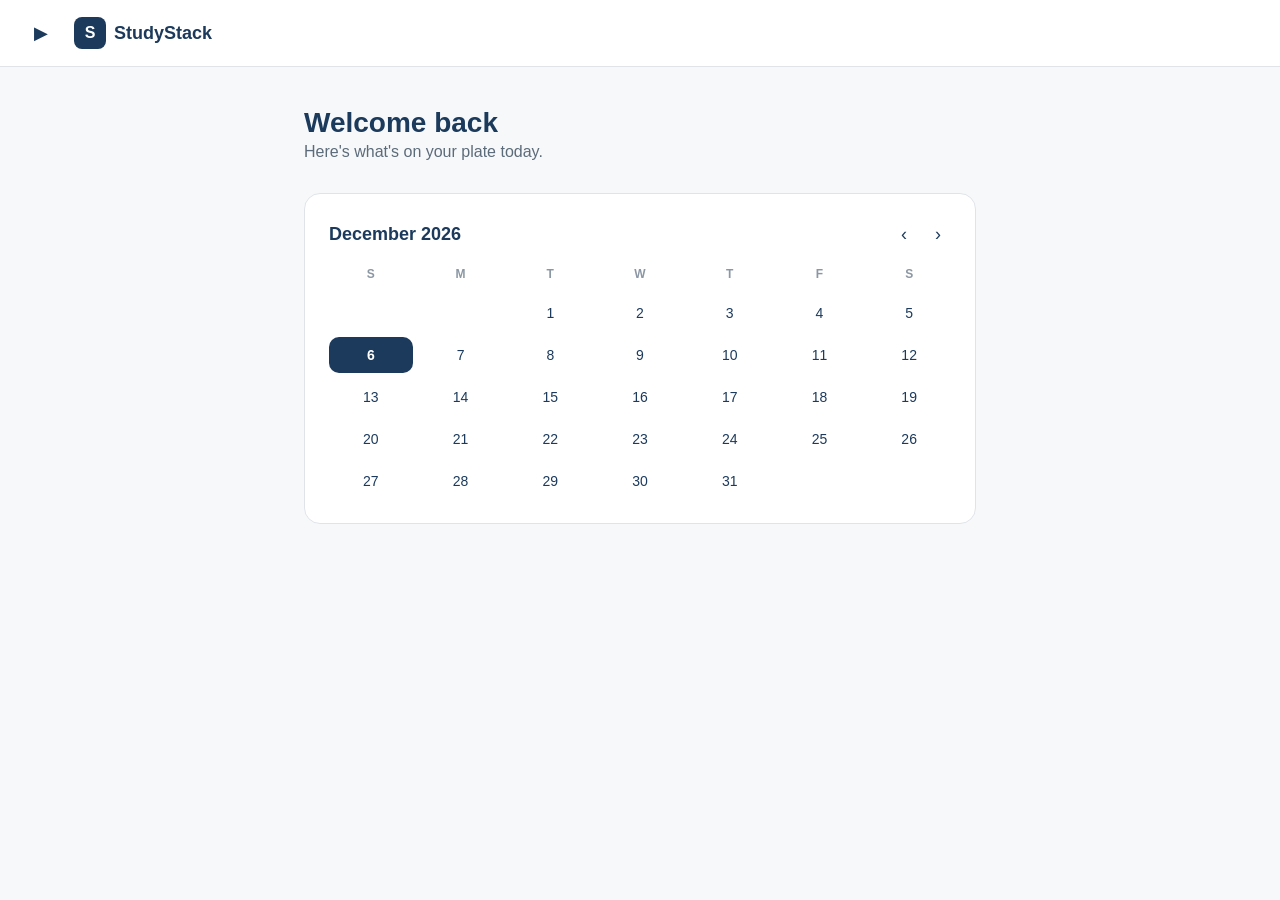
==== Landing/index.html @ f5a7edfe "Add class pages linked to landing page, with grade calculation utils and test suite" ====
<!DOCTYPE html>
<html lang="en">
<head>
  <meta charset="UTF-8">
  <meta name="viewport" content="width=device-width, initial-scale=1.0">
  <title>StudyStack</title>
  <link rel="stylesheet" href="styles.css">
</head>
<body>

  <!-- Top bar with logo and sidebar toggle -->
  <header class="topbar">
    <button id="sidebar-toggle" class="icon-btn" aria-label="Open menu">
      <span class="arrow">&#9654;</span>
    </button>
    <div class="logo">
      <a href="index.html" class="logo-link">
        <span class="logo-mark">S</span>
        <span class="logo-text">StudyStack</span>
      </a>
    </div>
  </header>

  <!-- Sidebar, hidden by default, slides in when arrow is clicked -->
  <nav id="sidebar" class="sidebar">
    <ul>
      <li><a href="index.html" class="active">Dashboard</a></li>
      <li><a href="classes.html">Classes</a></li>
      <li><a href="assignments.html">Assignments</a></li>
      <li><a href="grades.html">Grades</a></li>
      <li><a href="settings.html">Settings</a></li>
    </ul>
  </nav>

  <!-- Dark overlay behind sidebar when open -->
  <div id="overlay" class="overlay"></div>

  <!-- Main landing content -->
  <main class="main-content">
    <h1>Welcome back</h1>
    <p class="subtitle">Here's what's on your plate today.</p>

    <!-- Rounded calendar box -->
    <section class="calendar-box">
      <div class="calendar-header">
        <h2 id="calendar-month">June 2026</h2>
        <div class="calendar-nav">
          <button id="prev-month" class="icon-btn" aria-label="Previous month">&#8249;</button>
          <button id="next-month" class="icon-btn" aria-label="Next month">&#8250;</button>
        </div>
      </div>
      <div class="calendar-grid" id="calendar-grid">
        <!-- Days populated by JS -->
      </div>
    </section>
  </main>

  <script src="utils.js"></script>
  <script src="script.js"></script>
</body>
</html>
---- Landing/styles.css ----
* {
  margin: 0;
  padding: 0;
  box-sizing: border-box;
  font-family: 'Segoe UI', Arial, sans-serif;
}

body {
  background-color: #F7F8FA;
  color: #1B3A5C;
}

/* Top bar */
.topbar {
  display: flex;
  align-items: center;
  gap: 16px;
  padding: 16px 24px;
  background-color: #ffffff;
  border-bottom: 1px solid #E0E4E8;
  position: sticky;
  top: 0;
  z-index: 10;
}

.icon-btn {
  background: none;
  border: none;
  cursor: pointer;
  font-size: 18px;
  color: #1B3A5C;
  padding: 6px 10px;
  border-radius: 8px;
  transition: background-color 0.15s ease;
}

.icon-btn:hover {
  background-color: #EEF2F6;
}

.arrow {
  display: inline-block;
  transition: transform 0.25s ease;
}

.arrow.open {
  transform: rotate(90deg);
}

.logo-link {
  display: flex;
  align-items: center;
  gap: 8px;
  text-decoration: none;
}

.logo-mark {
  width: 32px;
  height: 32px;
  background-color: #1B3A5C;
  color: white;
  font-weight: bold;
  border-radius: 8px;
  display: flex;
  align-items: center;
  justify-content: center;
}

.logo-text {
  font-size: 18px;
  font-weight: 600;
  color: #1B3A5C;
}

/* Sidebar */
.sidebar {
  position: fixed;
  top: 0;
  left: -260px;
  width: 240px;
  height: 100%;
  background-color: #ffffff;
  border-right: 1px solid #E0E4E8;
  padding: 80px 16px 16px;
  transition: left 0.25s ease;
  z-index: 20;
}

.sidebar.open {
  left: 0;
}

.sidebar ul {
  list-style: none;
}

.sidebar li {
  margin-bottom: 8px;
}

.sidebar a {
  display: block;
  padding: 10px 14px;
  border-radius: 8px;
  text-decoration: none;
  color: #1B3A5C;
  font-size: 15px;
}

.sidebar a:hover {
  background-color: #EEF2F6;
}

.sidebar a.active {
  background-color: #1B3A5C;
  color: #ffffff;
}

/* Overlay */
.overlay {
  display: none;
  position: fixed;
  top: 0;
  left: 0;
  width: 100%;
  height: 100%;
  background-color: rgba(0, 0, 0, 0.3);
  z-index: 15;
}

.overlay.visible {
  display: block;
}

/* Main content */
.main-content {
  max-width: 720px;
  margin: 0 auto;
  padding: 40px 24px;
}

.main-content h1 {
  font-size: 28px;
  margin-bottom: 4px;
}

.subtitle {
  color: #5C6B7A;
  margin-bottom: 32px;
}

/* Calendar box - rounded */
.calendar-box {
  background-color: #ffffff;
  border-radius: 16px;
  border: 1px solid #E0E4E8;
  padding: 24px;
}

.calendar-header {
  display: flex;
  justify-content: space-between;
  align-items: center;
  margin-bottom: 16px;
}

.calendar-header h2 {
  font-size: 18px;
}

.calendar-nav {
  display: flex;
  gap: 8px;
}

.calendar-grid {
  display: grid;
  grid-template-columns: repeat(7, 1fr);
  gap: 6px;
  text-align: center;
}

.calendar-grid .day-label {
  font-size: 12px;
  color: #8B97A3;
  font-weight: 600;
  padding-bottom: 8px;
}

.calendar-grid .day-cell {
  padding: 10px 0;
  border-radius: 10px;
  font-size: 14px;
  cursor: pointer;
}

.calendar-grid .day-cell:hover {
  background-color: #EEF2F6;
}

.calendar-grid .day-cell.empty {
  cursor: default;
}

.calendar-grid .day-cell.today {
  background-color: #1B3A5C;
  color: white;
  font-weight: 600;
}

/* ---------- Classes list page ---------- */

.class-grid {
  display: grid;
  grid-template-columns: repeat(auto-fill, minmax(220px, 1fr));
  gap: 16px;
}

.class-card {
  display: block;
  background-color: #ffffff;
  border-radius: 16px;
  border: 1px solid #E0E4E8;
  padding: 20px;
  text-decoration: none;
  color: #1B3A5C;
  transition: box-shadow 0.15s ease, transform 0.15s ease;
}

.class-card:hover {
  box-shadow: 0 4px 12px rgba(27, 58, 92, 0.08);
  transform: translateY(-2px);
}

.class-card-top {
  display: flex;
  justify-content: space-between;
  align-items: flex-start;
  gap: 8px;
  margin-bottom: 6px;
}

.class-card-top h3 {
  font-size: 16px;
  font-weight: 600;
}

.class-period {
  font-size: 13px;
  color: #5C6B7A;
}

.grade-pill {
  background-color: #EAF4EC;
  color: #2E7D46;
  font-size: 13px;
  font-weight: 600;
  padding: 4px 10px;
  border-radius: 999px;
  white-space: nowrap;
}

/* ---------- Class detail page ---------- */

.back-link {
  display: inline-block;
  color: #5C6B7A;
  text-decoration: none;
  font-size: 14px;
  margin-bottom: 20px;
}

.back-link:hover {
  color: #1B3A5C;
}

.class-detail-header {
  display: flex;
  justify-content: space-between;
  align-items: center;
  margin-bottom: 4px;
}

.class-detail-header h1 {
  font-size: 26px;
}

.assignments-box {
  background-color: #ffffff;
  border-radius: 16px;
  border: 1px solid #E0E4E8;
  padding: 24px;
  margin-top: 24px;
}

.assignments-box h2 {
  font-size: 17px;
  margin-bottom: 16px;
}

.assignment-list {
  list-style: none;
}

.assignment-item {
  display: flex;
  justify-content: space-between;
  align-items: center;
  padding: 12px 0;
  border-bottom: 1px solid #EEF2F6;
}

.assignment-item:last-child {
  border-bottom: none;
}

.assignment-info {
  display: flex;
  flex-direction: column;
  gap: 2px;
}

.assignment-title {
  font-size: 14px;
  font-weight: 500;
}

.assignment-due {
  font-size: 12px;
  color: #8B97A3;
}

.assignment-grade {
  font-size: 13px;
  font-weight: 600;
  padding: 4px 10px;
  border-radius: 999px;
}

.assignment-grade.graded {
  background-color: #EAF4EC;
  color: #2E7D46;
}

.assignment-grade.ungraded {
  background-color: #F2F0E8;
  color: #8A7A2E;
}

.add-assignment-btn {
  margin-top: 16px;
  background-color: #1B3A5C;
  color: white;
  border: none;
  padding: 10px 16px;
  border-radius: 10px;
  font-size: 14px;
  font-weight: 600;
  cursor: pointer;
}

.add-assignment-btn:hover {
  background-color: #14314F;
}
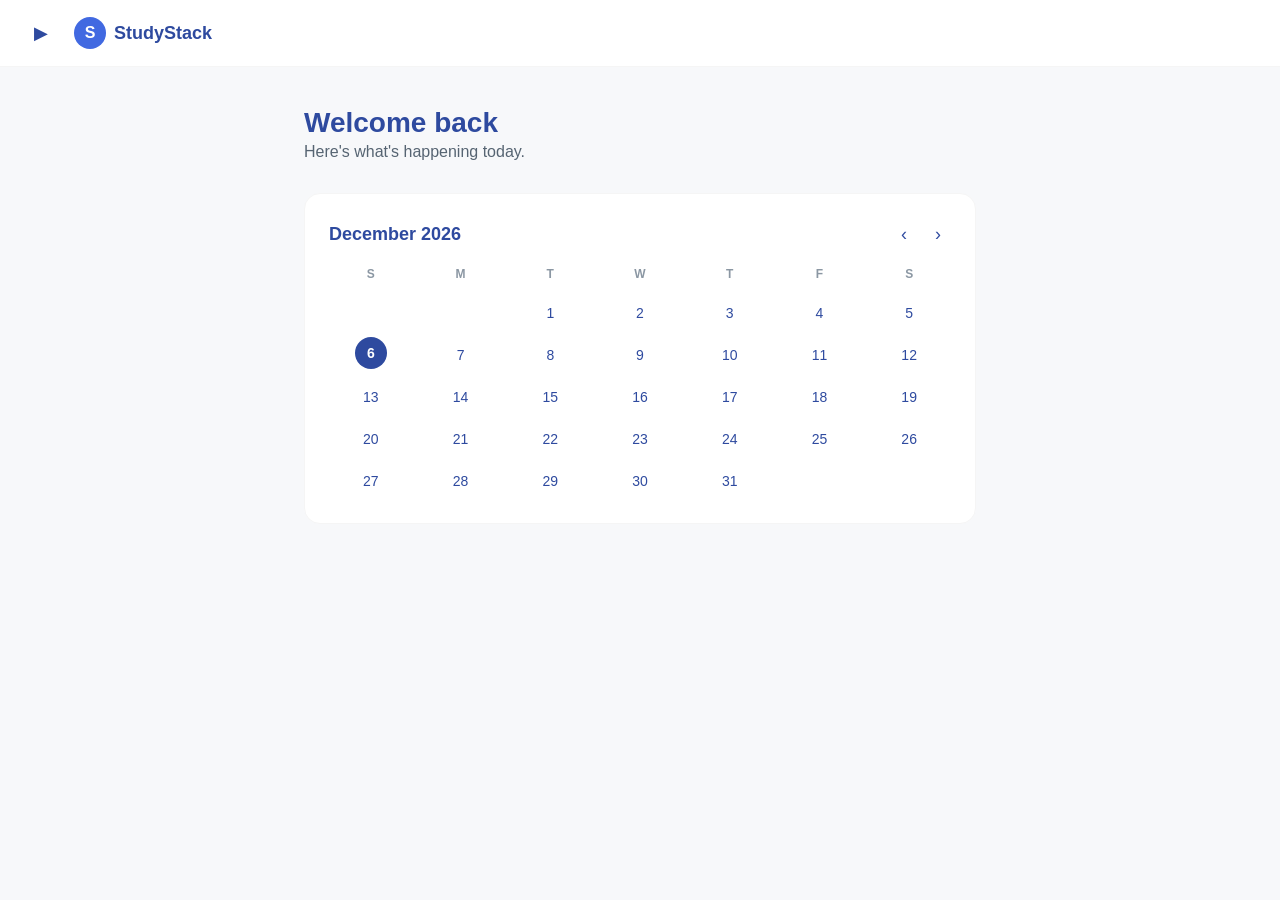
==== commit e00727c4: "Add class pages linked to landing page, with grade calculation utils and test suite" ====
--- a/Landing/index.html
+++ b/Landing/index.html
@@ -8,54 +8,48 @@
 </head>
 <body>
 
-  <!-- Top bar with logo and sidebar toggle -->
-  <header class="topbar">
-    <button id="sidebar-toggle" class="icon-btn" aria-label="Open menu">
-      <span class="arrow">&#9654;</span>
+  <header class="navbar">
+    <button id="menu-toggle" class="btn-icon" aria-label="Open menu">
+      <span class="nav-arrow">&#9654;</span>
     </button>
     <div class="logo">
-      <a href="index.html" class="logo-link">
-        <span class="logo-mark">S</span>
-        <span class="logo-text">StudyStack</span>
+      <a href="index.html" class="logo-wrap">
+        <span class="logo-badge">S</span>
+        <span class="logo-name">StudyStack</span>
       </a>
     </div>
   </header>
 
-  <!-- Sidebar, hidden by default, slides in when arrow is clicked -->
-  <nav id="sidebar" class="sidebar">
+  <nav id="side-menu" class="side-menu">
     <ul>
       <li><a href="index.html" class="active">Dashboard</a></li>
       <li><a href="classes.html">Classes</a></li>
-      <li><a href="assignments.html">Assignments</a></li>
-      <li><a href="grades.html">Grades</a></li>
-      <li><a href="settings.html">Settings</a></li>
+      <li><a href="#">Assignments</a></li>
+      <li><a href="#">Grades</a></li>
+      <li><a href="#">Settings</a></li>
     </ul>
   </nav>
 
-  <!-- Dark overlay behind sidebar when open -->
-  <div id="overlay" class="overlay"></div>
+  <div id="backdrop" class="backdrop"></div>
 
-  <!-- Main landing content -->
-  <main class="main-content">
+  <main class="page-content">
     <h1>Welcome back</h1>
-    <p class="subtitle">Here's what's on your plate today.</p>
+    <p class="subtitle">Here's what's happening today.</p>
 
-    <!-- Rounded calendar box -->
-    <section class="calendar-box">
-      <div class="calendar-header">
-        <h2 id="calendar-month">June 2026</h2>
-        <div class="calendar-nav">
-          <button id="prev-month" class="icon-btn" aria-label="Previous month">&#8249;</button>
-          <button id="next-month" class="icon-btn" aria-label="Next month">&#8250;</button>
+    <section class="calendar-card">
+      <div class="calendar-top">
+        <h2 id="month-title">June 2026</h2>
+        <div class="calendar-controls">
+          <button id="prev-btn" class="btn-icon" aria-label="Previous month">&#8249;</button>
+          <button id="next-btn" class="btn-icon" aria-label="Next month">&#8250;</button>
         </div>
       </div>
-      <div class="calendar-grid" id="calendar-grid">
-        <!-- Days populated by JS -->
-      </div>
+      <div class="calendar-days" id="calendar-days"></div>
     </section>
   </main>
 
   <script src="utils.js"></script>
+  <script src="sidebar.js"></script>
   <script src="script.js"></script>
 </body>
 </html>
--- a/Landing/styles.css
+++ b/Landing/styles.css
@@ -7,117 +7,114 @@
 
 body {
   background-color: #F7F8FA;
-  color: #1B3A5C;
-}
-
-/* Top bar */
-.topbar {
+  color: rgb(46, 74, 159);
+}
+
+.navbar {
   display: flex;
   align-items: center;
   gap: 16px;
   padding: 16px 24px;
-  background-color: #ffffff;
-  border-bottom: 1px solid #E0E4E8;
+  background-color: white;
+  border-bottom: 1px solid whitesmoke;
   position: sticky;
   top: 0;
   z-index: 10;
 }
 
-.icon-btn {
+.btn-icon {
   background: none;
   border: none;
   cursor: pointer;
   font-size: 18px;
-  color: #1B3A5C;
+  color: rgb(46, 74, 159);
   padding: 6px 10px;
   border-radius: 8px;
   transition: background-color 0.15s ease;
 }
 
-.icon-btn:hover {
-  background-color: #EEF2F6;
-}
-
-.arrow {
+.btn-icon:hover {
+  background-color: whitesmoke;
+}
+
+.nav-arrow {
   display: inline-block;
   transition: transform 0.25s ease;
 }
 
-.arrow.open {
+.nav-arrow.open {
   transform: rotate(90deg);
 }
 
-.logo-link {
+.logo-wrap {
   display: flex;
   align-items: center;
   gap: 8px;
   text-decoration: none;
 }
 
-.logo-mark {
+.logo-badge {
   width: 32px;
   height: 32px;
-  background-color: #1B3A5C;
+  background-color: royalblue;
   color: white;
   font-weight: bold;
-  border-radius: 8px;
+  border-radius: 50%;
   display: flex;
   align-items: center;
   justify-content: center;
 }
 
-.logo-text {
+.logo-name {
   font-size: 18px;
   font-weight: 600;
-  color: #1B3A5C;
-}
-
-/* Sidebar */
-.sidebar {
+  color: rgb(46, 74, 159);
+}
+
+.side-menu {
   position: fixed;
   top: 0;
   left: -260px;
   width: 240px;
   height: 100%;
-  background-color: #ffffff;
-  border-right: 1px solid #E0E4E8;
+  background-color: white;
+  border-right: 1px solid whitesmoke;
   padding: 80px 16px 16px;
   transition: left 0.25s ease;
   z-index: 20;
 }
 
-.sidebar.open {
+.side-menu.open {
   left: 0;
 }
 
-.sidebar ul {
+.side-menu ul {
   list-style: none;
 }
 
-.sidebar li {
+.side-menu li {
   margin-bottom: 8px;
 }
 
-.sidebar a {
+.side-menu a {
   display: block;
   padding: 10px 14px;
   border-radius: 8px;
   text-decoration: none;
-  color: #1B3A5C;
+  color: rgb(46, 74, 159);
   font-size: 15px;
 }
 
-.sidebar a:hover {
-  background-color: #EEF2F6;
-}
-
-.sidebar a.active {
-  background-color: #1B3A5C;
-  color: #ffffff;
-}
-
-/* Overlay */
-.overlay {
+.side-menu a:hover {
+  background-color: whitesmoke;
+}
+
+.side-menu a.active {
+  background-color: rgb(46, 74, 159);
+  color: whitesmoke;
+}
+
+.backdrop {
   display: none;
   position: fixed;
   top: 0;
@@ -128,111 +125,114 @@
   z-index: 15;
 }
 
-.overlay.visible {
+.backdrop.visible {
   display: block;
 }
 
-/* Main content */
-.main-content {
+.page-content {
   max-width: 720px;
   margin: 0 auto;
   padding: 40px 24px;
 }
 
-.main-content h1 {
+.page-content h1 {
   font-size: 28px;
   margin-bottom: 4px;
 }
 
 .subtitle {
-  color: #5C6B7A;
+  color: #566472;
   margin-bottom: 32px;
 }
 
-/* Calendar box - rounded */
-.calendar-box {
-  background-color: #ffffff;
+.calendar-card {
+  background-color: white;
   border-radius: 16px;
-  border: 1px solid #E0E4E8;
+  border: 1px solid whitesmoke;
   padding: 24px;
 }
 
-.calendar-header {
+.calendar-top {
   display: flex;
   justify-content: space-between;
   align-items: center;
   margin-bottom: 16px;
 }
 
-.calendar-header h2 {
+.calendar-top h2 {
   font-size: 18px;
 }
 
-.calendar-nav {
+.calendar-controls {
   display: flex;
   gap: 8px;
 }
 
-.calendar-grid {
+.calendar-days {
   display: grid;
   grid-template-columns: repeat(7, 1fr);
   gap: 6px;
   text-align: center;
 }
 
-.calendar-grid .day-label {
+.calendar-days .day-name {
   font-size: 12px;
   color: #8B97A3;
   font-weight: 600;
   padding-bottom: 8px;
 }
 
-.calendar-grid .day-cell {
+.calendar-days .day {
   padding: 10px 0;
   border-radius: 10px;
   font-size: 14px;
   cursor: pointer;
 }
 
-.calendar-grid .day-cell:hover {
-  background-color: #EEF2F6;
-}
-
-.calendar-grid .day-cell.empty {
+.calendar-days .day:hover {
+  background-color: whitesmoke;
+}
+
+.calendar-days .day.blank {
   cursor: default;
 }
 
-.calendar-grid .day-cell.today {
-  background-color: #1B3A5C;
+.calendar-days .day.today {
+  width: 32px;
+  height: 32px;
+  margin: 0 auto;
+  border-radius: 50%;
+  background-color: rgb(46, 74, 159);
   color: white;
   font-weight: 600;
-}
-
-/* ---------- Classes list page ---------- */
-
-.class-grid {
+  display: flex;
+  align-items: center;
+  justify-content: center;
+  padding: 0;
+}
+
+.classes-grid {
   display: grid;
   grid-template-columns: repeat(auto-fill, minmax(220px, 1fr));
   gap: 16px;
 }
 
-.class-card {
+.class-tile {
   display: block;
-  background-color: #ffffff;
+  background-color: white;
   border-radius: 16px;
-  border: 1px solid #E0E4E8;
+  border: 1px solid whitesmoke;
   padding: 20px;
   text-decoration: none;
-  color: #1B3A5C;
-  transition: box-shadow 0.15s ease, transform 0.15s ease;
-}
-
-.class-card:hover {
-  box-shadow: 0 4px 12px rgba(27, 58, 92, 0.08);
-  transform: translateY(-2px);
-}
-
-.class-card-top {
+  color: rgb(46, 74, 159);
+  transition: border-color 0.15s ease;
+}
+
+.class-tile:hover {
+  border-color: rgb(46, 74, 159);
+}
+
+.class-tile-top {
   display: flex;
   justify-content: space-between;
   align-items: flex-start;
@@ -240,17 +240,17 @@
   margin-bottom: 6px;
 }
 
-.class-card-top h3 {
+.class-tile-top h3 {
   font-size: 16px;
   font-weight: 600;
 }
 
-.class-period {
+.class-time {
   font-size: 13px;
-  color: #5C6B7A;
-}
-
-.grade-pill {
+  color: #566472;
+}
+
+.grade-badge {
   background-color: #EAF4EC;
   color: #2E7D46;
   font-size: 13px;
@@ -260,9 +260,7 @@
   white-space: nowrap;
 }
 
-/* ---------- Class detail page ---------- */
-
-.back-link {
+.back-btn {
   display: inline-block;
   color: #5C6B7A;
   text-decoration: none;
@@ -270,86 +268,86 @@
   margin-bottom: 20px;
 }
 
-.back-link:hover {
-  color: #1B3A5C;
-}
-
-.class-detail-header {
+.back-btn:hover {
+  color: rgb(46, 74, 159);
+}
+
+.detail-top {
   display: flex;
   justify-content: space-between;
   align-items: center;
   margin-bottom: 4px;
 }
 
-.class-detail-header h1 {
+.detail-top h1 {
   font-size: 26px;
 }
 
-.assignments-box {
-  background-color: #ffffff;
+.assignments-card {
+  background-color: white;
   border-radius: 16px;
-  border: 1px solid #E0E4E8;
+  border: 1px solid whitesmoke;
   padding: 24px;
   margin-top: 24px;
 }
 
-.assignments-box h2 {
+.assignments-card h2 {
   font-size: 17px;
   margin-bottom: 16px;
 }
 
-.assignment-list {
+.assignments {
   list-style: none;
 }
 
-.assignment-item {
+.assignment-row {
   display: flex;
   justify-content: space-between;
   align-items: center;
   padding: 12px 0;
-  border-bottom: 1px solid #EEF2F6;
-}
-
-.assignment-item:last-child {
+  border-bottom: 1px solid whitesmoke;
+}
+
+.assignment-row:last-child {
   border-bottom: none;
 }
 
-.assignment-info {
+.assignment-meta {
   display: flex;
   flex-direction: column;
   gap: 2px;
 }
 
-.assignment-title {
+.assignment-name {
   font-size: 14px;
   font-weight: 500;
 }
 
-.assignment-due {
+.due-date {
   font-size: 12px;
   color: #8B97A3;
 }
 
-.assignment-grade {
+.grade-tag {
   font-size: 13px;
   font-weight: 600;
   padding: 4px 10px;
   border-radius: 999px;
 }
 
-.assignment-grade.graded {
+.grade-tag.graded {
   background-color: #EAF4EC;
   color: #2E7D46;
 }
 
-.assignment-grade.ungraded {
+.grade-tag.ungraded {
   background-color: #F2F0E8;
   color: #8A7A2E;
 }
 
-.add-assignment-btn {
+.add-btn {
   margin-top: 16px;
-  background-color: #1B3A5C;
+  background-color: rgb(46, 74, 159);
   color: white;
   border: none;
   padding: 10px 16px;
@@ -359,6 +357,6 @@
   cursor: pointer;
 }
 
-.add-assignment-btn:hover {
-  background-color: #14314F;
+.add-btn:hover {
+  background-color: rgb(35, 56, 119);
 }
